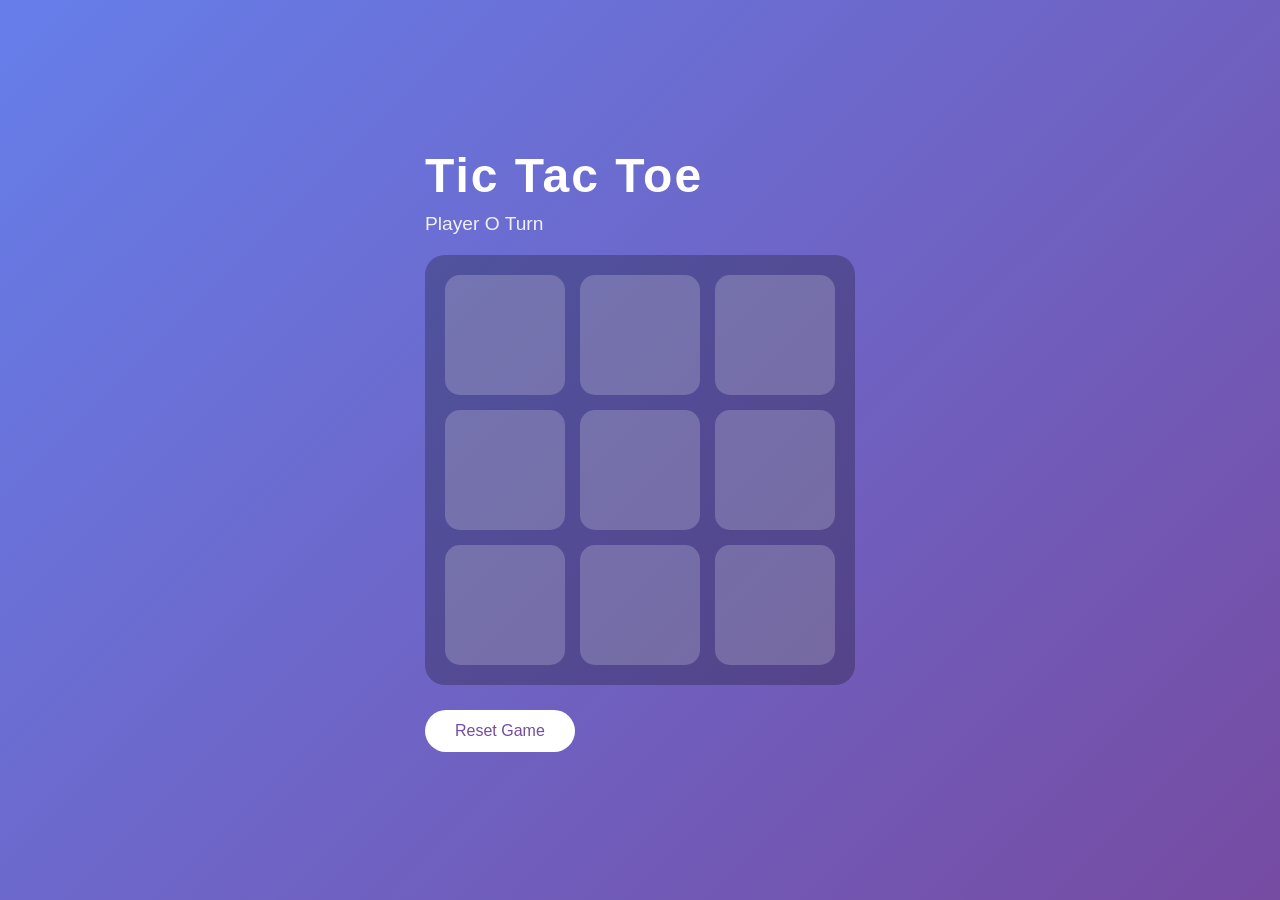
==== index.html @ b0770d2b "done" ====
<!DOCTYPE html>
<html lang="en">
<head>
    <meta charset="UTF-8">
    <meta name="viewport" content="width=device-width, initial-scale=1.0">

    <title>Tic Tac Toe</title>

    <link rel="stylesheet" href="style.css">

</head>

<body>

    <div class="msg-container hide">
    <h2 id="msg"></h2>
    <img src="win.gif" class="gif" id="resultGif">
    <button id="new-btn">Play Again</button>
    </div>

    <main>

        <h1>Tic Tac Toe</h1>

        <p id="status">Player O Turn</p>

        <div class="container">
            <div class="game">

                <button class="box"></button>
                <button class="box"></button>
                <button class="box"></button>

                <button class="box"></button>
                <button class="box"></button>
                <button class="box"></button>

                <button class="box"></button>
                <button class="box"></button>
                <button class="box"></button>

            </div>
        </div>

        <button class="btn">Reset Game</button>

    </main>

<script src="script.js"></script>

</body>
</html>
---- style.css ----
* {
  margin: 0;
  padding: 0;
  box-sizing: border-box;
  font-family: sans-serif;
}

body {
  height: 100vh;
  display: flex;
  justify-content: center;
  align-items: center;
  flex-direction: column;
  background: linear-gradient(135deg, #667eea, #764ba2);
  color: white;
}

h1 {
  font-size: 3rem;
  margin-bottom: 10px;
  letter-spacing: 2px;
}

#status {
  margin-bottom: 20px;
  font-size: 1.2rem;
  opacity: 0.9;
}

.container {
  display: flex;
  justify-content: center;
  align-items: center;
}

.game {
  display: grid;
  grid-template-columns: repeat(3, 120px);
  gap: 15px;
  background:rgba(0,0,0,0.25);
  padding:20px;
  border-radius:20px;
}

.box {
  height: 120px;
  width: 120px;
  font-size: 3rem;
  border: none;
  border-radius: 15px;
  background: rgba(255, 255, 255, 0.2);
  
  color: white;
  cursor: pointer;
  transition: 0.3s;
}

.box:hover {
  transform: scale(1.1);
  background: rgba(255, 255, 255, 0.25);
}

.btn {
  margin-top: 25px;
  padding: 12px 30px;
  border: none;
  border-radius: 30px;
  font-size: 1rem;
  cursor: pointer;
  background: white;
  color: #764ba2;
  transition: 0.3s;
}

#new-btn{
  margin-top: 25px;
  padding: 12px 30px;
  border: none;
  border-radius: 30px;
  font-size: 1rem;
  cursor: pointer;
  background: white;
  color: #764ba2;
  transition: 0.3s;

}
.btn:hover {
  transform: scale(1.05);
}

.msg-container{
position:fixed;
top:0;
left:0;
width:100%;
height:100%;

background:rgba(0,0,0,0.85);

display:flex;
flex-direction:column;
justify-content:center;
align-items:center;

z-index:10;
}

.msg-container h2 {
  font-size: 2.5rem;
  margin-bottom: 20px;
}

.gif {
  width: 200px;
  margin-bottom: 20px;
}

.hide {
  display: none;
}
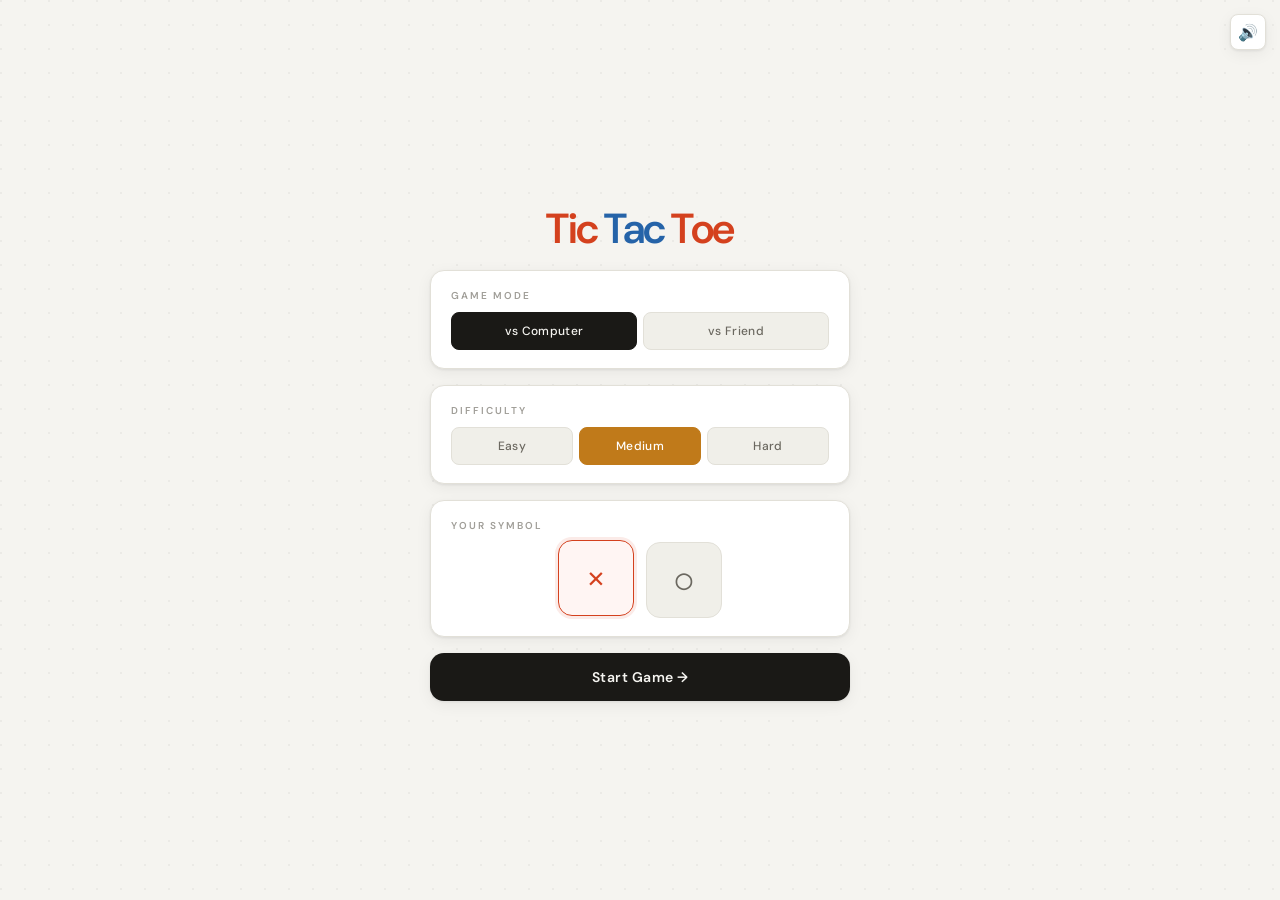
==== commit a3bd7d15: "1" ====
--- a/index.html
+++ b/index.html
@@ -1,52 +1,128 @@
 <!DOCTYPE html>
 <html lang="en">
 <head>
-    <meta charset="UTF-8">
-    <meta name="viewport" content="width=device-width, initial-scale=1.0">
+<meta charset="UTF-8"/>
+<meta name="viewport" content="width=device-width, initial-scale=1.0"/>
+<title>Tic Tac Toe</title>
+<link href="https://fonts.googleapis.com/css2?family=DM+Sans:ital,opsz,wght@0,9..40,300;0,9..40,400;0,9..40,500;0,9..40,600;1,9..40,300&family=DM+Mono:wght@400;500&display=swap" rel="stylesheet"/>
+<link rel="stylesheet" href="style.css"/>
+</head>
+<body>
+<canvas id="confetti"></canvas>
+<button id="muteBtn" onclick="toggleMute()">🔊</button>
 
-    <title>Tic Tac Toe</title>
+<!-- START SCREEN -->
+<div class="screen active" id="startScreen">
+  <div class="title-area">
+    <h1><span class="tx">Tic</span> <span class="to">Tac</span> <span class="tx">Toe</span></h1>
+  </div>
 
-    <link rel="stylesheet" href="style.css">
+  <div class="card">
+    <div class="label">Game Mode</div>
+    <div class="toggle-group">
+      <button class="toggle-btn active" id="btnCPU" onclick="setMode('cpu')">vs Computer</button>
+      <button class="toggle-btn" id="btnFriend" onclick="setMode('friend')">vs Friend</button>
+    </div>
+  </div>
 
-</head>
+  <div class="card" id="diffCard">
+    <div class="label">Difficulty</div>
+    <div class="toggle-group">
+      <button class="toggle-btn" id="dEasy" onclick="setDiff('easy')">Easy</button>
+      <button class="toggle-btn active" id="dMedium" onclick="setDiff('medium')">Medium</button>
+      <button class="toggle-btn" id="dHard" onclick="setDiff('hard')">Hard</button>
+    </div>
+  </div>
 
-<body>
+  <div class="card">
+    <div class="label">Your Symbol</div>
+    <div class="symbol-pick">
+      <button class="sym-btn sel-x" id="symX" onclick="setSymbol('X')">✕</button>
+      <button class="sym-btn" id="symO" onclick="setSymbol('O')">○</button>
+    </div>
+  </div>
 
-    <div class="msg-container hide">
-    <h2 id="msg"></h2>
-    <img src="win.gif" class="gif" id="resultGif">
-    <button id="new-btn">Play Again</button>
+  <button class="start-btn" onclick="startGame()">Start Game →</button>
+</div>
+
+<!-- GAME SCREEN -->
+<div class="screen" id="gameScreen">
+  <div class="score-panel">
+    <div class="score-box x-side" id="scoreBoxX">
+      <div class="score-name" id="p1name">Player</div>
+      <div class="score-num" id="scoreX">0</div>
     </div>
+    <div class="score-box">
+      <div class="score-name">Draw</div>
+      <div class="score-num" id="scoreDraw">0</div>
+    </div>
+    <div class="score-box o-side" id="scoreBoxO">
+      <div class="score-name" id="p2name">CPU</div>
+      <div class="score-num" id="scoreO">0</div>
+    </div>
+  </div>
 
-    <main>
+  <div class="turn-bar">
+    <div class="turn-badge x-turn" id="turnBadge">
+      <span class="turn-sym x" id="turnSym">✕</span>
+      <span class="turn-text" id="turnText">Your turn</span>
+    </div>
+    <div class="timer-wrap">
+      <svg class="timer-svg" viewBox="0 0 50 50">
+        <circle class="timer-bg" cx="25" cy="25" r="21"/>
+        <circle class="timer-ring" id="timerRing" cx="25" cy="25" r="21"
+          stroke="#2a7a4b" stroke-dasharray="131.9" stroke-dashoffset="0"/>
+      </svg>
+      <div class="timer-num" id="timerNum">10</div>
+    </div>
+  </div>
 
-        <h1>Tic Tac Toe</h1>
+  <div class="record-bar">
+    <span>Best time:</span>
+    <span class="record-val" id="recordDisplay">--</span>
+  </div>
 
-        <p id="status">Player O Turn</p>
+  <div class="board-wrap">
+    <div class="board" id="board"></div>
+    <svg class="win-line-svg" id="winLineSvg" viewBox="0 0 420 420" preserveAspectRatio="none"></svg>
+  </div>
 
-        <div class="container">
-            <div class="game">
+  <div class="btn-row">
+    <button class="btn primary" onclick="restartRound()">↺ Restart</button>
+    <button class="btn" onclick="goToMenu()">← Menu</button>
+  </div>
 
-                <button class="box"></button>
-                <button class="box"></button>
-                <button class="box"></button>
+  <div class="lb-card">
+    <div class="lb-header">
+      <div class="lb-title">Top 5 Fastest Wins</div>
+      <button class="lb-clear" onclick="clearLeaderboard()">Clear</button>
+    </div>
+    <div id="lbList"><div class="lb-empty">No wins yet — play to set a record!</div></div>
+  </div>
+</div>
 
-                <button class="box"></button>
-                <button class="box"></button>
-                <button class="box"></button>
+<!-- MODAL -->
+<div class="modal-overlay" id="modal">
+  <div class="modal">
+    <img class="result-gif" id="modalGif" src="" alt="result"/>
+    <span class="modal-emoji" id="modalEmoji">🏆</span>
+    <div class="modal-title" id="modalTitle">Player Wins!</div>
+    <div class="modal-sub" id="modalSub">Great game!</div>
+    <div class="modal-record" id="modalRecord">🏅 New record!</div>
+    <div class="modal-btns">
+      <button class="btn primary" onclick="closeModal();restartRound()">Play Again</button>
+      <button class="btn" onclick="closeModal();goToMenu()">Settings</button>
+    </div>
+  </div>
+</div>
 
-                <button class="box"></button>
-                <button class="box"></button>
-                <button class="box"></button>
-
-            </div>
-        </div>
-
-        <button class="btn">Reset Game</button>
-
-    </main>
+<!-- Timeout Flash -->
+<div class="timeout-flash" id="timeoutFlash">
+  <span class="timeout-text">⏰ Time's up!</span>
+</div>
 
 <script src="script.js"></script>
 
+
 </body>
 </html>
--- a/style.css
+++ b/style.css
@@ -1,120 +1,599 @@
-* {
-  margin: 0;
-  padding: 0;
-  box-sizing: border-box;
-  font-family: sans-serif;
+
+*,*::before,*::after{box-sizing:border-box;margin:0;padding:0}
+
+:root {
+  --bg: #f5f4f0;
+  --surface: #ffffff;
+  --surface2: #f0efe9;
+  --border: #e2e0d8;
+  --border2: #d0cec4;
+  --text: #1a1916;
+  --text2: #6b6860;
+  --text3: #a09e98;
+  --x: #d4411e;
+  --o: #2563a8;
+  --accent: #1a1916;
+  --green: #2a7a4b;
+  --shadow: 0 1px 3px rgba(0,0,0,0.08), 0 4px 16px rgba(0,0,0,0.06);
+  --shadow-lg: 0 4px 6px rgba(0,0,0,0.06), 0 12px 40px rgba(0,0,0,0.1);
+  --radius: 14px;
+  --radius-sm: 8px;
+}
+
+html, body {
+  height: 100%;
+  font-family: 'DM Sans', sans-serif;
+  background: var(--bg);
+  color: var(--text);
 }
 
 body {
-  height: 100vh;
   display: flex;
+  flex-direction: column;
+  align-items: center;
+  justify-content: flex-start;
+  min-height: 100vh;
+  padding: 40px 20px;
+}
+
+/* Background texture */
+body::before {
+  content: '';
+  position: fixed;
+  inset: 0;
+  background-image: radial-gradient(circle at 1px 1px, rgba(0,0,0,0.04) 1px, transparent 0);
+  background-size: 24px 24px;
+  pointer-events: none;
+  z-index: 0;
+}
+
+/* ── SCREENS ── */
+.screen { display: none; position: relative; z-index: 1; width: 100%; max-width: 420px; }
+.screen.active { 
+    display: flex;
+    flex-direction: column;
+    justify-content: flex-start;
+    align-items: center; 
+    gap: 16px;
+    animation: fadeUp .35s ease; 
+    width: 100%;
+    max-width: 420px;
+    margin: auto 0;
+}
+@keyframes fadeUp { from { opacity:0; transform:translateY(14px) } to { opacity:1; transform:translateY(0) } }
+
+/* ── CARD ── */
+.card {
+  background: var(--surface);
+  border: 1px solid var(--border);
+  border-radius: var(--radius);
+  padding: 18px 20px;
+  width: 100%;
+  box-shadow: var(--shadow);
+}
+
+/* ── TITLE ── */
+.title-area {
+  text-align: center;
+  padding: 8px 0 4px;
+}
+.title-area h1 {
+  font-size: clamp(28px, 8vw, 42px);
+  font-weight: 600;
+  letter-spacing: -1.5px;
+  line-height: 1;
+  color: var(--text);
+}
+.title-area h1 span.tx { color: var(--x); }
+.title-area h1 span.to { color: var(--o); }
+.title-area p {
+  font-size: 11px;
+  letter-spacing: 3px;
+  text-transform: uppercase;
+  color: var(--text3);
+  margin-top: 6px;
+  font-weight: 500;
+}
+
+/* ── LABEL ── */
+.label {
+  font-size: 10px;
+  font-weight: 600;
+  letter-spacing: 2px;
+  text-transform: uppercase;
+  color: var(--text3);
+  margin-bottom: 10px;
+}
+
+/* ── TOGGLE BUTTONS ── */
+.toggle-group { display: flex; gap: 6px; }
+.toggle-btn {
+  flex: 1;
+  padding: 10px 12px;
+  background: var(--surface2);
+  border: 1px solid var(--border);
+  border-radius: var(--radius-sm);
+  color: var(--text2);
+  font-family: 'DM Sans', sans-serif;
+  font-size: 12px;
+  font-weight: 500;
+  letter-spacing: .3px;
+  cursor: pointer;
+  transition: all .18s ease;
+}
+.toggle-btn:hover { border-color: var(--border2); color: var(--text); background: var(--surface); }
+.toggle-btn.active {
+  background: var(--text);
+  border-color: var(--text);
+  color: var(--bg);
+}
+
+/* Difficulty active colors */
+#dEasy.active  { background: var(--green); border-color: var(--green); color: #fff; }
+#dMedium.active{ background: #c07a1a; border-color: #c07a1a; color: #fff; }
+#dHard.active  { background: var(--x); border-color: var(--x); color: #fff; }
+
+/* ── SYMBOL PICKER ── */
+.symbol-pick { display: flex; gap: 12px; justify-content: center; }
+.sym-btn {
+  width: 76px;
+  height: 76px;
+  border-radius: var(--radius);
+  border: 1.5px solid var(--border);
+  background: var(--surface2);
+  font-family: 'DM Mono', monospace;
+  font-size: 28px;
+  font-weight: 500;
+  cursor: pointer;
+  transition: all .2s ease;
+  display: flex; align-items: center; justify-content: center;
+  color: var(--text2);
+}
+.sym-btn:hover { transform: translateY(-2px); box-shadow: var(--shadow); }
+.sym-btn.sel-x {
+  border-color: var(--x);
+  background: #fff5f3;
+  color: var(--x);
+  box-shadow: 0 0 0 3px rgba(212,65,30,0.1);
+  transform: translateY(-2px);
+}
+.sym-btn.sel-o {
+  border-color: var(--o);
+  background: #f0f5ff;
+  color: var(--o);
+  box-shadow: 0 0 0 3px rgba(37,99,168,0.1);
+  transform: translateY(-2px);
+}
+
+/* ── START BUTTON ── */
+.start-btn {
+  width: 100%;
+  padding: 15px;
+  background: var(--text);
+  border: none;
+  border-radius: var(--radius);
+  color: var(--bg);
+  font-family: 'DM Sans', sans-serif;
+  font-size: 14px;
+  font-weight: 600;
+  letter-spacing: .5px;
+  cursor: pointer;
+  transition: all .2s ease;
+  box-shadow: var(--shadow);
+}
+.start-btn:hover {
+  transform: translateY(-2px);
+  box-shadow: var(--shadow-lg);
+  background: #2d2b27;
+}
+.start-btn:active { transform: translateY(0); }
+
+/* ── SCORE PANEL ── */
+.score-panel{
+  display:grid;
+  grid-template-columns:repeat(3,1fr);
+  width:100%;
+  max-width:420px;
+  min-height: 60px;
+  border-radius:var(--radius);
+  overflow:hidden;
+  border:1px solid var(--border);
+  background:var(--surface);
+  box-shadow:var(--shadow);
+}
+
+.score-box{
+  text-align:center;
+  padding:10px 6px;
+}
+
+.score-box + .score-box{
+  border-left:1px solid var(--border);
+}
+
+.score-name{
+  font-size:clamp(8px,2.5vw,10px);
+}
+
+.score-num{
+  font-size:clamp(18px,5vw,26px);
+}
+
+.score-box.x-side .score-num { color: var(--x); }
+.score-box.o-side .score-num { color: var(--o); }
+.score-box:not(.x-side):not(.o-side) .score-num { color: var(--text3); }
+
+/* ── TURN BAR ── */
+.turn-bar {
+  display: flex;
+  align-items: center;
+  justify-content: space-between;
+  gap: 10px;
+  width: 100%;
+}
+.turn-badge {
+  flex: 1;
+  display: flex;
+  align-items: center;
+  gap: 10px;
+  background: var(--surface);
+  border: 1px solid var(--border);
+  border-radius: var(--radius);
+  padding: 10px 14px;
+  box-shadow: var(--shadow);
+  transition: all .25s ease;
+}
+.turn-badge.x-turn { border-color: rgba(212,65,30,0.3); background: #fff5f3; }
+.turn-badge.o-turn { border-color: rgba(37,99,168,0.3); background: #f0f5ff; }
+.turn-sym {
+  font-family: 'DM Mono', monospace;
+  font-size: 22px;
+  font-weight: 500;
+  width: 28px;
+  text-align: center;
+  transition: color .2s;
+}
+.turn-sym.x { color: var(--x); }
+.turn-sym.o { color: var(--o); }
+.turn-text {
+  font-size: 12px;
+  font-weight: 500;
+  color: var(--text2);
+  letter-spacing: .3px;
+}
+
+/* ── TIMER ── */
+.timer-wrap { position: relative; width: 50px; height: 50px; flex-shrink: 0; }
+.timer-svg { width: 50px; height: 50px; transform: rotate(-90deg); }
+.timer-bg { fill: none; stroke: var(--border2); stroke-width: 3.5; }
+.timer-ring { fill: none; stroke-width: 3.5; stroke-linecap: round; transition: stroke .5s; }
+.timer-num {
+  position: absolute;
+  top: 50%; left: 50%;
+  transform: translate(-50%,-50%);
+  font-family: 'DM Mono', monospace;
+  font-size: 14px;
+  font-weight: 500;
+  color: var(--text2);
+}
+
+/* ── RECORD BAR ── */
+.record-bar {
+  display: flex;
+  align-items: center;
   justify-content: center;
-  align-items: center;
-  flex-direction: column;
-  background: linear-gradient(135deg, #667eea, #764ba2);
-  color: white;
-}
-
-h1 {
-  font-size: 3rem;
-  margin-bottom: 10px;
-  letter-spacing: 2px;
-}
-
-#status {
-  margin-bottom: 20px;
-  font-size: 1.2rem;
-  opacity: 0.9;
-}
-
-.container {
-  display: flex;
-  justify-content: center;
-  align-items: center;
-}
-
-.game {
+  gap: 6px;
+  font-size: 11px;
+  color: var(--text3);
+  font-weight: 500;
+  letter-spacing: .5px;
+}
+.record-val { color: var(--text); font-family: 'DM Mono', monospace; font-weight: 500; }
+
+/* ── BOARD ── */
+.board-wrap { 
+    position: relative;
+    width: min(90vw, 420px);
+}
+.board {
   display: grid;
-  grid-template-columns: repeat(3, 120px);
-  gap: 15px;
-  background:rgba(0,0,0,0.25);
-  padding:20px;
-  border-radius:20px;
-}
-
-.box {
-  height: 120px;
-  width: 120px;
-  font-size: 3rem;
-  border: none;
-  border-radius: 15px;
-  background: rgba(255, 255, 255, 0.2);
-  
-  color: white;
-  cursor: pointer;
-  transition: 0.3s;
-}
-
-.box:hover {
-  transform: scale(1.1);
-  background: rgba(255, 255, 255, 0.25);
-}
-
+  grid-template-columns: repeat(3, 1fr);
+  gap: 8px;
+  background: var(--surface);
+  border: 1px solid var(--border);
+  border-radius: var(--radius);
+  padding: 12px;
+  box-shadow: var(--shadow-lg);
+}
+.cell {
+  aspect-ratio: 1;
+  background: var(--surface2);
+  border: 1.5px solid var(--border);
+  border-radius: 10px;
+  display: flex; align-items: center; justify-content: center;
+  cursor: pointer;
+  /* transition: background .15s ease, border .15s ease; */
+  position: relative;
+  overflow: hidden;
+}
+.cell::before {
+  content: '';
+  position: absolute;
+  inset: 0;
+  background: rgba(0,0,0,0);
+  transition: background .15s;
+  border-radius: 8px;
+}
+.cell:hover:not(.taken)::before { background: rgba(0,0,0,0.03); }
+.cell:hover:not(.taken){
+  border-color:var(--border2);
+}
+.cell.taken { cursor: default; }
+
+.cell.winner-x {
+  border-color: rgba(212,65,30,0.4);
+  background: #fff5f3;
+  animation: cellPulseX .7s ease-in-out infinite alternate;
+}
+.cell.winner-o {
+  border-color: rgba(37,99,168,0.4);
+  background: #f0f5ff;
+  animation: cellPulseO .7s ease-in-out infinite alternate;
+}
+@keyframes cellPulseX { from{box-shadow:none} to{box-shadow: 0 0 0 3px rgba(212,65,30,0.15)} }
+@keyframes cellPulseO { from{box-shadow:none} to{box-shadow: 0 0 0 3px rgba(37,99,168,0.15)} }
+
+/* SVG SYMBOLS */
+.cell svg { width: 52%; height: 52%; overflow: visible; }
+.x-line {
+  stroke: var(--x);
+  stroke-width: 7;
+  stroke-linecap: round;
+  fill: none;
+  stroke-dasharray: 100;
+  stroke-dashoffset: 0;
+}
+.o-circle {
+  stroke: var(--o);
+  stroke-width: 6;
+  stroke-linecap: round;
+  fill: none;
+  stroke-dasharray: 200;
+  stroke-dashoffset: 0;
+}
+@keyframes drawSvg { to { stroke-dashoffset: 0; } }
+
+/* WIN LINE */
+.win-line-svg {
+  position: absolute; top: 0; left: 0;
+  width: 100%; height: 100%;
+  pointer-events: none; z-index: 3;
+}
+.wl { fill: none; stroke-width: 4; stroke-linecap: round; stroke-dasharray: 600; stroke-dashoffset: 600; animation: drawLine .4s ease forwards; }
+.wl-x { stroke: var(--x); opacity: .5; }
+.wl-o { stroke: var(--o); opacity: .5; }
+@keyframes drawLine { to { stroke-dashoffset: 0; } }
+
+/* ── BUTTONS ── */
+.btn-row { display: flex; gap: 8px; width: 100%; }
 .btn {
-  margin-top: 25px;
-  padding: 12px 30px;
-  border: none;
-  border-radius: 30px;
-  font-size: 1rem;
-  cursor: pointer;
-  background: white;
-  color: #764ba2;
-  transition: 0.3s;
-}
-
-#new-btn{
-  margin-top: 25px;
-  padding: 12px 30px;
-  border: none;
-  border-radius: 30px;
-  font-size: 1rem;
-  cursor: pointer;
-  background: white;
-  color: #764ba2;
-  transition: 0.3s;
-
-}
-.btn:hover {
-  transform: scale(1.05);
-}
-
-.msg-container{
-position:fixed;
-top:0;
-left:0;
-width:100%;
-height:100%;
-
-background:rgba(0,0,0,0.85);
-
-display:flex;
-flex-direction:column;
-justify-content:center;
-align-items:center;
-
-z-index:10;
-}
-
-.msg-container h2 {
-  font-size: 2.5rem;
-  margin-bottom: 20px;
-}
-
-.gif {
-  width: 200px;
-  margin-bottom: 20px;
-}
-
-.hide {
+  flex: 1;
+  padding: 11px;
+  background: var(--surface);
+  border: 1px solid var(--border);
+  border-radius: var(--radius-sm);
+  color: var(--text2);
+  font-family: 'DM Sans', sans-serif;
+  font-size: 12px;
+  font-weight: 500;
+  cursor: pointer;
+  transition: all .18s ease;
+  box-shadow: var(--shadow);
+}
+.btn:hover { border-color: var(--border2); color: var(--text); transform: translateY(-1px); box-shadow: var(--shadow-lg); }
+.btn.primary {
+  background: var(--text);
+  border-color: var(--text);
+  color: var(--bg);
+}
+.btn.primary:hover { background: #2d2b27; }
+
+/* ── MODAL ── */
+.modal-overlay {
   display: none;
-}
+  position: fixed; inset: 0; z-index: 100;
+  background: rgba(245,244,240,0.85);
+  backdrop-filter: blur(8px);
+  align-items: center; justify-content: center;
+}
+.modal-overlay.show { display: flex; }
+.modal {
+  background: var(--surface);
+  border: 1px solid var(--border);
+  border-radius: 20px;
+  padding: 36px 28px;
+  text-align: center;
+  max-width: 320px;
+  width: 90%;
+  box-shadow: var(--shadow-lg);
+  animation: modalPop .35s cubic-bezier(.34,1.56,.64,1);
+}
+@keyframes modalPop { from{opacity:0;transform:scale(.8)} to{opacity:1;transform:scale(1)} }
+.modal-emoji { font-size: 52px; display: block; margin-bottom: 12px; }
+.modal-title {
+  font-size: clamp(18px,5vw,24px);
+  font-weight: 600;
+  letter-spacing: -0.5px;
+  margin-bottom: 6px;
+}
+.modal-title.win-x { color: var(--x); }
+.modal-title.win-o { color: var(--o); }
+.modal-sub { font-size: 13px; color: var(--text2); margin-bottom: 18px; }
+.modal-record {
+  display: none;
+  background: #fffbf0;
+  border: 1px solid #e8d88a;
+  border-radius: var(--radius-sm);
+  padding: 7px 14px;
+  font-size: 11px;
+  font-weight: 600;
+  color: #8a6a00;
+  margin-bottom: 16px;
+  letter-spacing: .5px;
+}
+.modal-record.show { display: block; }
+.modal-btns { display: flex; gap: 8px; }
+.result-gif {
+  width: 100px;
+  height: 100px;
+  border-radius: 12px;
+  object-fit: cover;
+  margin: 0 auto 12px auto;   /* centers horizontally */
+  display: block;             /* required for margin auto to work */
+  border: 1px solid var(--border);
+}
+/* ── TIMEOUT FLASH ── */
+.timeout-flash {
+  display: none; position: fixed; inset: 0;
+  z-index: 50; align-items: center; justify-content: center;
+  pointer-events: none;
+}
+.timeout-flash.show { display: flex; }
+.timeout-text {
+  font-size: clamp(20px,6vw,36px);
+  font-weight: 600;
+  color: var(--x);
+  background: var(--surface);
+  border: 1px solid var(--border);
+  border-radius: var(--radius);
+  padding: 12px 24px;
+  box-shadow: var(--shadow-lg);
+  animation: flashFade .9s ease forwards;
+}
+@keyframes flashFade {
+  0%{opacity:0;transform:scale(.85)} 20%{opacity:1;transform:scale(1.02)}
+  70%{opacity:1;transform:scale(1)} 100%{opacity:0;transform:scale(.95)}
+}
+
+/* ── CONFETTI ── */
+#confetti { position:fixed;inset:0;pointer-events:none;z-index:99; }
+
+/* ── SHAKE ── */
+.shake { animation: shakeAnim .5s ease; }
+@keyframes shakeAnim {
+  0%,100%{transform:translateX(0)} 15%{transform:translateX(-7px)}
+  30%{transform:translateX(7px)} 45%{transform:translateX(-5px)}
+  60%{transform:translateX(5px)} 75%{transform:translateX(-3px)} 90%{transform:translateX(3px)}
+}
+
+/* ── MUTE BTN ── */
+#muteBtn {
+  position: fixed; top: 14px; right: 14px; z-index: 200;
+  background: var(--surface);
+  border: 1px solid var(--border);
+  border-radius: var(--radius-sm);
+  width: 36px; height: 36px;
+  font-size: 16px;
+  cursor: pointer;
+  transition: all .18s ease;
+  color: var(--text2);
+  box-shadow: var(--shadow);
+}
+#muteBtn:hover { box-shadow: var(--shadow-lg); transform: translateY(-1px); }
+
+/* ── LEADERBOARD ── */
+.lb-card {
+  background: var(--surface);
+  border: 1px solid var(--border);
+  border-radius: var(--radius);
+  padding: 16px 18px;
+  width: 100%;
+  box-shadow: var(--shadow);
+}
+.lb-header { display:flex; align-items:center; justify-content:space-between; margin-bottom:12px; }
+.lb-title { font-size:10px; font-weight:600; letter-spacing:2px; text-transform:uppercase; color:var(--text3); }
+.lb-clear {
+  background: transparent;
+  border: 1px solid var(--border);
+  border-radius: 6px;
+  color: var(--text3);
+  font-family: 'DM Sans', sans-serif;
+  font-size: 10px;
+  font-weight: 500;
+  padding: 3px 8px;
+  cursor: pointer;
+  transition: all .15s;
+}
+.lb-clear:hover { border-color: var(--x); color: var(--x); }
+.lb-empty { text-align:center; padding:14px 0; font-size:12px; color:var(--text3); }
+.lb-list { display:flex; flex-direction:column; gap:5px; }
+.lb-row {
+  display: flex; align-items: center; gap: 10px;
+  padding: 9px 12px;
+  border-radius: var(--radius-sm);
+  background: var(--surface2);
+  border: 1px solid var(--border);
+  transition: all .15s;
+  animation: rowIn .3s ease both;
+}
+.lb-row:hover { border-color: var(--border2); }
+.lb-row.rank-1 { border-color: rgba(180,145,0,0.3); background: #fffdf0; }
+.lb-row.rank-2 { border-color: rgba(160,160,160,0.3); background: #fafafa; }
+.lb-row.rank-3 { border-color: rgba(180,120,50,0.3); background: #fff9f5; }
+.lb-row.new-entry { animation: newEntryPulse .6s ease; }
+@keyframes newEntryPulse { 0%,100%{box-shadow:none} 50%{box-shadow:0 0 0 3px rgba(37,99,168,0.15)} }
+@keyframes rowIn { from{opacity:0;transform:translateX(-8px)} to{opacity:1;transform:translateX(0)} }
+.lb-medal { font-size:16px; width:22px; text-align:center; flex-shrink:0; }
+.lb-rank { font-family:'DM Mono',monospace; font-size:10px; color:var(--text3); width:16px; text-align:center; flex-shrink:0; }
+.lb-time { font-family:'DM Mono',monospace; font-size:15px; font-weight:500; flex:1; }
+.lb-row.rank-1 .lb-time { color:#8a6a00; }
+.lb-row.rank-2 .lb-time { color:#888; }
+.lb-row.rank-3 .lb-time { color:#9a6030; }
+.lb-row:not(.rank-1):not(.rank-2):not(.rank-3) .lb-time { color:var(--text2); }
+.lb-diff { font-size:9px; font-weight:600; letter-spacing:1px; padding:2px 7px; border-radius:4px; flex-shrink:0; text-transform:uppercase; }
+.lb-diff.easy  { color:var(--green); background:rgba(42,122,75,0.08); border:1px solid rgba(42,122,75,0.2); }
+.lb-diff.medium{ color:#c07a1a; background:rgba(192,122,26,0.08); border:1px solid rgba(192,122,26,0.2); }
+.lb-diff.hard  { color:var(--x); background:rgba(212,65,30,0.08); border:1px solid rgba(212,65,30,0.2); }
+.lb-date { font-size:10px; color:var(--text3); flex-shrink:0; }
+
+@media(max-width:380px) {
+  .score-num { font-size:18px; }
+}
+
+@media (max-width:480px){
+  .board-wrap{
+    width: 90vw;
+  }
+  .score-panel {
+    border-radius: 12px;
+  }
+  .score-box {
+    padding: 8px 4px;
+  }
+  .score-num {
+    font-size: clamp(16px, 6vw, 22px);
+  }
+  .timer-wrap{
+    width:40px;
+    height:40px;
+  }
+  .timer-svg{
+    width:40px;
+    height:40px;
+  }
+  .title-area h1 {
+    font-size: clamp(24px, 10vw, 36px);
+  }
+}
+
+@media (max-height: 700px) {
+  body {
+    padding: 20px 10px;
+  }
+  .title-area {
+    padding: 0;
+  }
+  .screen.active {
+    gap: 12px;
+  }
+}
